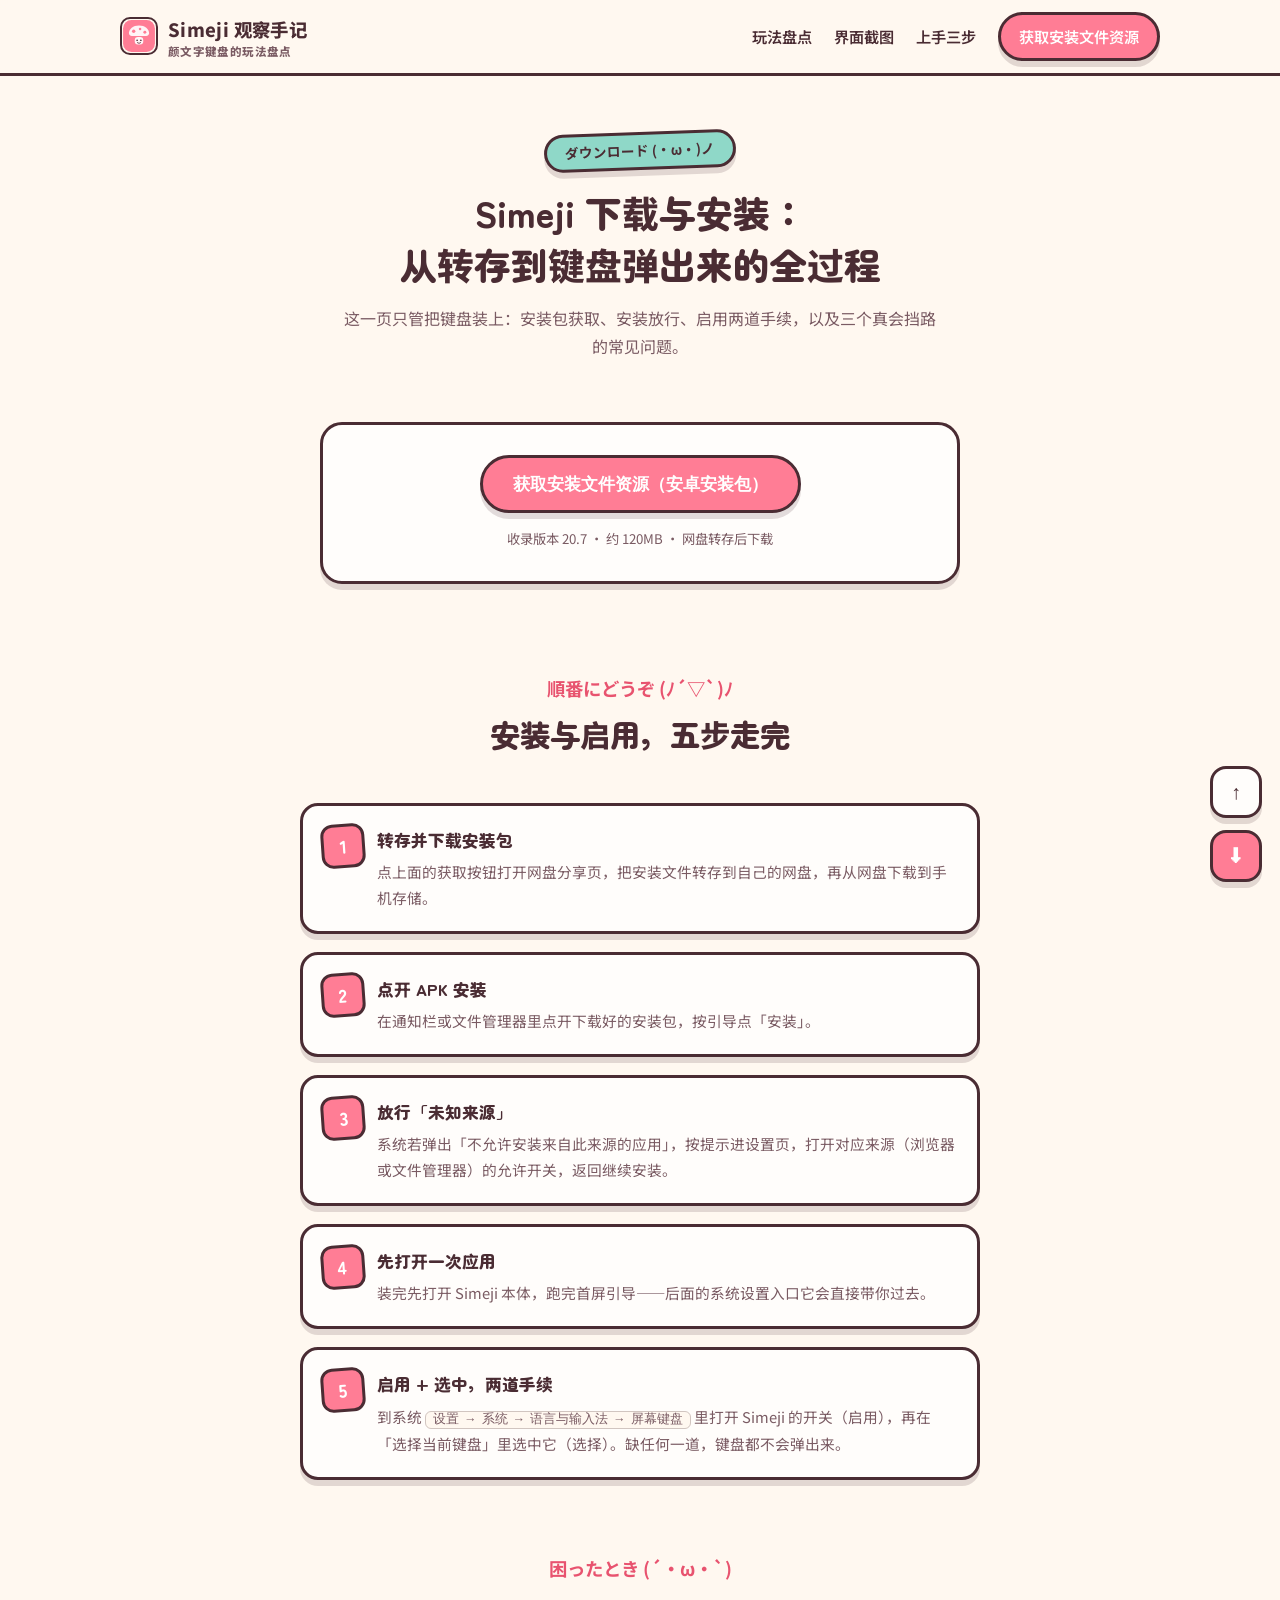
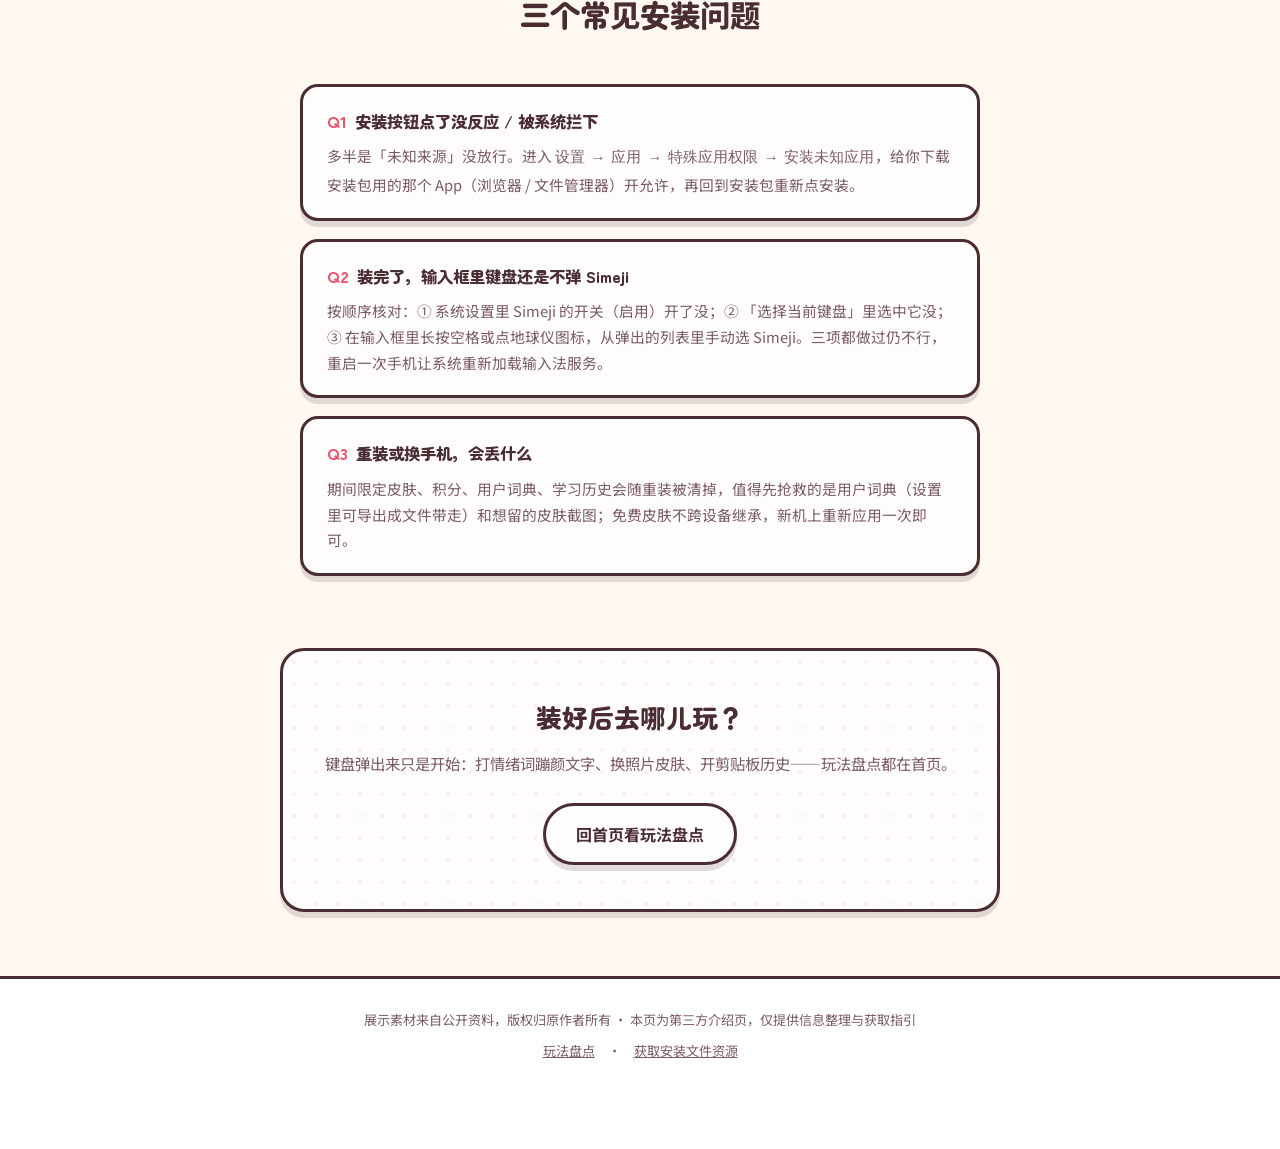
==== download.html @ 13d4c6bd "update" ====
<!DOCTYPE html>
<html lang="zh-CN">
<head>
<meta charset="UTF-8">
<meta name="viewport" content="width=device-width, initial-scale=1.0">
<title>Simeji 下载与安装步骤：安卓获取安装文件资源的完整流程</title>
<meta name="description" content="从转存到启用：Simeji 安装包下载、安装放行、键盘启用与切换的完整步骤，并整理安装被阻止、键盘不弹出、重装丢数据三个常见安装问题的处理办法。">
<link rel="icon" type="image/svg+xml" href="/assets/img/favicon.svg">
<link rel="preconnect" href="https://fonts.googleapis.com">
<link rel="preconnect" href="https://fonts.gstatic.com" crossorigin>
<link href="https://fonts.googleapis.com/css2?family=Zen+Maru+Gothic:wght@500;700;800&family=Noto+Sans+SC:wght@400;600;700;800&display=swap" rel="stylesheet">
<link rel="stylesheet" href="/assets/css/style.css">
</head>
<body>

<header class="site-header">
  <div class="header-inner">
    <a class="brand" href="/">
      <img src="/assets/img/favicon.svg" alt="Simeji 介绍站标识" width="38" height="38">
      <span class="name">Simeji 观察手记<span class="tag">颜文字键盘的玩法盘点</span></span>
    </a>
    <button class="nav-toggle" aria-label="展开菜单" aria-expanded="false">☰</button>
    <nav class="main-nav">
      <a href="/#features">玩法盘点</a>
      <a href="/#shots">界面截图</a>
      <a href="/#steps">上手三步</a>
      <a class="nav-cta" href="#get">获取安装文件资源</a>
    </nav>
  </div>
</header>

<section class="dl-hero">
  <div class="wrap">
    <span class="pill">ダウンロード (・ω・)ノ</span>
    <h1>Simeji 下载与安装：<br>从转存到键盘弹出来的全过程</h1>
    <p>这一页只管把键盘装上：安装包获取、安装放行、启用两道手续，以及三个真会挡路的常见问题。</p>
  </div>
</section>

<section class="block" id="get" style="padding-top:0">
  <div class="wrap">
    <div class="dl-card reveal">
      <button class="btn btn-primary" data-link="download">获取安装文件资源（安卓安装包）</button>
      <p class="dl-meta">收录版本 20.7 · 约 120MB · 网盘转存后下载</p>
    </div>
  </div>
</section>

<section class="block" style="padding-top:24px">
  <div class="wrap">
    <div class="block-head reveal">
      <span class="kao">順番にどうぞ (ﾉ´▽`)ﾉ</span>
      <h2>安装与启用，五步走完</h2>
    </div>
    <div class="steps-list">
      <div class="step reveal">
        <h3>转存并下载安装包</h3>
        <p>点上面的获取按钮打开网盘分享页，把安装文件转存到自己的网盘，再从网盘下载到手机存储。</p>
      </div>
      <div class="step reveal">
        <h3>点开 APK 安装</h3>
        <p>在通知栏或文件管理器里点开下载好的安装包，按引导点「安装」。</p>
      </div>
      <div class="step reveal">
        <h3>放行「未知来源」</h3>
        <p>系统若弹出「不允许安装来自此来源的应用」，按提示进设置页，打开对应来源（浏览器或文件管理器）的允许开关，返回继续安装。</p>
      </div>
      <div class="step reveal">
        <h3>先打开一次应用</h3>
        <p>装完先打开 Simeji 本体，跑完首屏引导——后面的系统设置入口它会直接带你过去。</p>
      </div>
      <div class="step reveal">
        <h3>启用 + 选中，两道手续</h3>
        <p>到系统 <code>设置 → 系统 → 语言与输入法 → 屏幕键盘</code> 里打开 Simeji 的开关（启用），再在「选择当前键盘」里选中它（选择）。缺任何一道，键盘都不会弹出来。</p>
      </div>
    </div>
  </div>
</section>

<section class="block" style="padding-top:8px">
  <div class="wrap">
    <div class="block-head reveal">
      <span class="kao">困ったとき (´・ω・`)</span>
      <h2>三个常见安装问题</h2>
    </div>
    <div class="qa-list">
      <div class="qa reveal">
        <h3><span class="q">Q1</span>安装按钮点了没反应 / 被系统拦下</h3>
        <p>多半是「未知来源」没放行。进入 <code>设置 → 应用 → 特殊应用权限 → 安装未知应用</code>，给你下载安装包用的那个 App（浏览器 / 文件管理器）开允许，再回到安装包重新点安装。</p>
      </div>
      <div class="qa reveal">
        <h3><span class="q">Q2</span>装完了，输入框里键盘还是不弹 Simeji</h3>
        <p>按顺序核对：① 系统设置里 Simeji 的开关（启用）开了没；② 「选择当前键盘」里选中它没；③ 在输入框里长按空格或点地球仪图标，从弹出的列表里手动选 Simeji。三项都做过仍不行，重启一次手机让系统重新加载输入法服务。</p>
      </div>
      <div class="qa reveal">
        <h3><span class="q">Q3</span>重装或换手机，会丢什么</h3>
        <p>期间限定皮肤、积分、用户词典、学习历史会随重装被清掉，值得先抢救的是用户词典（设置里可导出成文件带走）和想留的皮肤截图；免费皮肤不跨设备继承，新机上重新应用一次即可。</p>
      </div>
    </div>
  </div>
</section>

<section class="block" style="padding-top:8px">
  <div class="wrap">
    <div class="get-box reveal">
      <h2>装好后去哪儿玩？</h2>
      <p>键盘弹出来只是开始：打情绪词蹦颜文字、换照片皮肤、开剪贴板历史——玩法盘点都在首页。</p>
      <a class="btn btn-ghost" href="/">回首页看玩法盘点</a>
    </div>
  </div>
</section>

<footer class="site-footer">
  <div class="wrap">
    <p>展示素材来自公开资料，版权归原作者所有 · 本页为第三方介绍页，仅提供信息整理与获取指引</p>
    <p class="foot-links"><a href="/">玩法盘点</a> · <a href="#get">获取安装文件资源</a></p>
  </div>
</footer>

<div class="float-btns">
  <button class="float-btn top" aria-label="返回顶部">↑</button>
  <button class="float-btn dl" data-link="download" aria-label="获取安装文件资源">⬇</button>
</div>

<script src="/assets/js/links.js"></script>
<script src="/assets/js/app.js"></script>
</body>
</html>
---- assets/css/style.css ----
/* simeji.gltd.quest — 贴纸感 · 颜文字主题 */
:root {
  --pink: #ff7d95;
  --pink-deep: #e8536f;
  --plum: #4a2c33;
  --plum-soft: #7a5b63;
  --cream: #fff8f0;
  --card: #fffdfb;
  --mustard: #ffb84d;
  --mint: #8fd8c8;
  --sky: #86c5e8;
  --line: 3px solid var(--plum);
  --shadow: 0 6px 0 rgba(74, 44, 51, 0.16);
  --radius: 18px;
}

* { box-sizing: border-box; margin: 0; padding: 0; }

html { scroll-behavior: smooth; }

body {
  font-family: "Noto Sans SC", "Zen Maru Gothic", "PingFang SC", "Microsoft YaHei", sans-serif;
  background: var(--cream);
  color: var(--plum);
  line-height: 1.75;
  overflow-x: hidden;
}

img { max-width: 100%; height: auto; display: block; }

a { color: var(--pink-deep); }

.wrap { max-width: 1080px; margin: 0 auto; padding: 0 20px; }

h1, h2, h3, .round-face {
  font-family: "Zen Maru Gothic", "Noto Sans SC", "PingFang SC", "Microsoft YaHei", sans-serif;
}

/* ---------- 头部导航 ---------- */
.site-header {
  position: sticky; top: 0; z-index: 50;
  background: rgba(255, 248, 240, 0.94);
  border-bottom: var(--line);
  backdrop-filter: blur(6px);
}
.header-inner {
  display: flex; align-items: center; justify-content: space-between;
  padding: 12px 20px; max-width: 1080px; margin: 0 auto;
}
.brand { display: flex; align-items: center; gap: 10px; text-decoration: none; color: var(--plum); }
.brand img { width: 38px; height: 38px; border-radius: 10px; border: 2.5px solid var(--plum); }
.brand .name { font-weight: 800; font-size: 1.15rem; letter-spacing: 0.02em; }
.brand .tag { font-size: 0.72rem; color: var(--plum-soft); display: block; line-height: 1.2; }

.main-nav { display: flex; align-items: center; gap: 22px; }
.main-nav a { text-decoration: none; color: var(--plum); font-weight: 600; font-size: 0.95rem; }
.main-nav a:hover { color: var(--pink-deep); }
.nav-cta {
  background: var(--pink); color: #fff !important;
  padding: 8px 18px; border-radius: 999px; border: var(--line); box-shadow: var(--shadow);
}
.nav-cta:hover { background: var(--pink-deep); }

.nav-toggle {
  display: none; background: var(--card); border: var(--line); border-radius: 12px;
  width: 44px; height: 40px; cursor: pointer; font-size: 1.1rem; color: var(--plum);
}

/* ---------- 英雄区 ---------- */
.hero { padding: 64px 0 48px; position: relative; overflow: hidden; }
.hero .wrap { position: relative; z-index: 2; text-align: center; }
.hero-badge {
  display: inline-block; background: var(--mustard); border: var(--line);
  border-radius: 999px; padding: 4px 18px; font-weight: 700; font-size: 0.85rem;
  transform: rotate(-2deg); box-shadow: var(--shadow); margin-bottom: 22px;
}
.hero h1 { font-size: clamp(1.7rem, 4.2vw, 2.7rem); line-height: 1.4; font-weight: 800; }
.hero h1 .hl { color: var(--pink-deep); }
.hero .lead { max-width: 640px; margin: 18px auto 30px; color: var(--plum-soft); font-size: 1.02rem; }

.hero-actions { display: flex; gap: 16px; justify-content: center; flex-wrap: wrap; }
.btn {
  display: inline-block; text-decoration: none; font-weight: 700; font-size: 1rem;
  padding: 14px 30px; border-radius: 999px; border: var(--line);
  transition: transform 0.15s ease, box-shadow 0.15s ease;
}
.btn:hover { transform: translateY(-2px); }
.btn-primary { background: var(--pink); color: #fff; box-shadow: var(--shadow); }
.btn-primary:hover { background: var(--pink-deep); }
.btn-ghost { background: var(--card); color: var(--plum); box-shadow: var(--shadow); }

.kaomoji-float {
  position: absolute; z-index: 1; font-weight: 700; color: var(--pink);
  opacity: 0.5; user-select: none; white-space: nowrap; pointer-events: none;
}
.k1 { top: 8%; left: 2%; font-size: 1.05rem; transform: rotate(-8deg); }
.k2 { top: 18%; right: 3%; font-size: 1.2rem; transform: rotate(6deg); color: var(--sky); }
.k3 { bottom: 6%; left: 8%; font-size: 1rem; transform: rotate(4deg); color: var(--mint); }
.k4 { bottom: 12%; right: 9%; font-size: 0.95rem; transform: rotate(-5deg); color: var(--mustard); }

/* ---------- 数字带 ---------- */
.stats { border-top: var(--line); border-bottom: var(--line); background: #fff; }
.stats-grid { display: grid; grid-template-columns: repeat(4, 1fr); }
.stat { padding: 26px 12px; text-align: center; border-left: 2px dashed rgba(74,44,51,0.2); }
.stat:first-child { border-left: none; }
.stat b { display: block; font-size: 1.55rem; color: var(--pink-deep); font-family: "Zen Maru Gothic", sans-serif; }
.stat span { font-size: 0.85rem; color: var(--plum-soft); }

/* ---------- 通用区块 ---------- */
section.block { padding: 64px 0; }
.block-head { text-align: center; margin-bottom: 42px; }
.block-head .kao { font-size: 1.15rem; color: var(--pink-deep); font-weight: 700; }
.block-head h2 { font-size: clamp(1.4rem, 3vw, 1.9rem); font-weight: 800; margin-top: 4px; }
.block-head p { color: var(--plum-soft); max-width: 620px; margin: 10px auto 0; font-size: 0.95rem; }

/* ---------- 玩法卡片 ---------- */
.feature-grid { display: grid; grid-template-columns: repeat(2, 1fr); gap: 24px; }
.feature-card {
  background: var(--card); border: var(--line); border-radius: var(--radius);
  padding: 28px 26px; box-shadow: var(--shadow); position: relative;
}
.feature-card .emoji-seal {
  position: absolute; top: -16px; left: 22px; background: var(--mustard);
  border: var(--line); border-radius: 999px; padding: 3px 14px; font-weight: 700; font-size: 0.85rem;
  transform: rotate(-3deg);
}
.feature-card:nth-child(2) .emoji-seal { background: var(--mint); transform: rotate(2deg); }
.feature-card:nth-child(3) .emoji-seal { background: var(--sky); transform: rotate(-2deg); }
.feature-card:nth-child(4) .emoji-seal { background: var(--pink); color: #fff; transform: rotate(3deg); }
.feature-card h3 { font-size: 1.15rem; font-weight: 800; margin: 10px 0 8px; }
.feature-card p { font-size: 0.93rem; color: var(--plum-soft); }
.feature-card .face {
  display: inline-block; margin-top: 14px; background: var(--cream);
  border: 2px dashed rgba(74,44,51,0.3); border-radius: 12px; padding: 4px 12px;
  font-size: 0.88rem; color: var(--plum);
}

/* ---------- 截图墙 ---------- */
.shots { background: #ffeef2; border-top: var(--line); border-bottom: var(--line); }
.shots-grid { display: grid; grid-template-columns: repeat(4, 1fr); gap: 22px; }
.shot-card {
  background: #fff; border: var(--line); border-radius: var(--radius);
  padding: 10px; box-shadow: var(--shadow);
}
.shot-card img { border-radius: 10px; border: 2px solid rgba(74,44,51,0.25); width: 100%; }
.shot-card figcaption {
  text-align: center; font-size: 0.82rem; color: var(--plum-soft); padding-top: 8px; font-weight: 600;
}

/* ---------- 步骤 ---------- */
.steps-list { max-width: 680px; margin: 0 auto; display: grid; gap: 18px; counter-reset: step; }
.step {
  background: var(--card); border: var(--line); border-radius: var(--radius);
  padding: 20px 22px 20px 74px; position: relative; box-shadow: var(--shadow);
}
.step::before {
  counter-increment: step; content: counter(step);
  position: absolute; left: 18px; top: 18px; width: 38px; height: 38px;
  background: var(--pink); color: #fff; border: var(--line); border-radius: 12px;
  display: flex; align-items: center; justify-content: center;
  font-weight: 800; font-size: 1.15rem; font-family: "Zen Maru Gothic", sans-serif;
  transform: rotate(-4deg);
}
.step h3 { font-size: 1.05rem; font-weight: 800; margin-bottom: 4px; }
.step p { font-size: 0.92rem; color: var(--plum-soft); }
.step code {
  background: var(--cream); border: 1.5px solid rgba(74,44,51,0.25);
  border-radius: 6px; padding: 1px 7px; font-size: 0.85em;
}

/* ---------- 适合谁 ---------- */
.crowd-band { background: #fff; border-top: var(--line); border-bottom: var(--line); }
.crowd-grid { display: grid; grid-template-columns: repeat(3, 1fr); gap: 22px; }
.crowd-card { text-align: center; padding: 26px 18px; }
.crowd-card .face {
  font-size: 1.3rem; font-weight: 700; color: var(--pink-deep);
  background: var(--cream); border: 2.5px solid var(--plum); border-radius: 999px;
  display: inline-block; padding: 8px 20px; margin-bottom: 12px; box-shadow: var(--shadow);
}
.crowd-card h3 { font-size: 1.05rem; font-weight: 800; margin-bottom: 6px; }
.crowd-card p { font-size: 0.9rem; color: var(--plum-soft); }

/* ---------- 获取区 ---------- */
.get-box {
  max-width: 720px; margin: 0 auto; text-align: center;
  background: var(--card); border: var(--line); border-radius: 24px;
  padding: 44px 30px; box-shadow: var(--shadow);
  background-image: radial-gradient(rgba(255, 125, 149, 0.12) 2px, transparent 2px);
  background-size: 22px 22px;
}
.get-box h2 { font-size: 1.6rem; font-weight: 800; margin-bottom: 10px; }
.get-box p { color: var(--plum-soft); margin-bottom: 26px; font-size: 0.96rem; }
.get-note { font-size: 0.82rem; margin-top: 18px; color: var(--plum-soft); }

/* ---------- 小贴士 ---------- */
.tips-grid { display: grid; grid-template-columns: repeat(3, 1fr); gap: 22px; }
.tip {
  background: var(--card); border: var(--line); border-radius: var(--radius);
  padding: 22px; box-shadow: var(--shadow);
}
.tip h3 { font-size: 1rem; font-weight: 800; margin-bottom: 6px; }
.tip p { font-size: 0.88rem; color: var(--plum-soft); }

/* ---------- 下载页专属 ---------- */
.dl-hero { text-align: center; padding: 56px 0 36px; }
.dl-hero .pill {
  display: inline-block; background: var(--mint); border: var(--line); border-radius: 999px;
  padding: 4px 18px; font-weight: 700; font-size: 0.85rem; transform: rotate(-2deg);
  box-shadow: var(--shadow); margin-bottom: 18px;
}
.dl-hero h1 { font-size: clamp(1.6rem, 4vw, 2.3rem); font-weight: 800; line-height: 1.4; }
.dl-hero p { color: var(--plum-soft); max-width: 600px; margin: 14px auto 26px; }
.dl-card {
  max-width: 640px; margin: 0 auto; background: var(--card); border: var(--line);
  border-radius: 22px; padding: 30px 26px; box-shadow: var(--shadow); text-align: center;
}
.dl-card .btn { font-size: 1.08rem; }
.dl-meta { margin-top: 14px; font-size: 0.83rem; color: var(--plum-soft); }

.qa-list { max-width: 680px; margin: 0 auto; display: grid; gap: 18px; }
.qa {
  background: var(--card); border: var(--line); border-radius: var(--radius);
  padding: 20px 24px; box-shadow: var(--shadow);
}
.qa h3 { font-size: 1.02rem; font-weight: 800; margin-bottom: 8px; }
.qa h3 .q { color: var(--pink-deep); margin-right: 8px; }
.qa p, .qa li { font-size: 0.92rem; color: var(--plum-soft); }
.qa ol, .qa ul { padding-left: 1.3em; display: grid; gap: 4px; }

/* ---------- 页脚 ---------- */
.site-footer {
  border-top: var(--line); background: #fff; padding: 30px 0 90px; text-align: center;
}
.site-footer p { font-size: 0.82rem; color: var(--plum-soft); }
.site-footer .foot-links { margin-top: 8px; font-size: 0.82rem; }
.site-footer .foot-links a { color: var(--plum-soft); margin: 0 10px; }

/* ---------- 浮动按钮 ---------- */
.float-btns {
  position: fixed; right: 18px; bottom: 18px; z-index: 60;
  display: flex; flex-direction: column; gap: 12px;
}
.float-btn {
  width: 52px; height: 52px; border-radius: 16px; border: var(--line);
  background: var(--card); box-shadow: var(--shadow); cursor: pointer;
  display: flex; align-items: center; justify-content: center;
  font-size: 1.25rem; font-weight: 800; color: var(--plum);
  opacity: 0; visibility: hidden; transform: translateY(8px);
  transition: opacity 0.25s ease, transform 0.25s ease, visibility 0.25s;
  text-decoration: none;
}
.float-btn.show { opacity: 1; visibility: visible; transform: translateY(0); }
.float-btn.dl { background: var(--pink); color: #fff; opacity: 1; visibility: visible; transform: none; }
.float-btn.dl:hover { background: var(--pink-deep); }
.float-btn.top:hover { background: var(--cream); }

/* ---------- 动效 ---------- */
.reveal { opacity: 0; transform: translateY(22px); transition: opacity 0.6s ease, transform 0.6s ease; }
.reveal.in { opacity: 1; transform: none; }

@media (prefers-reduced-motion: reduce) {
  html { scroll-behavior: auto; }
  .reveal { opacity: 1; transform: none; transition: none; }
  .btn, .float-btn { transition: none; }
}

/* ---------- 响应式 ---------- */
@media (max-width: 860px) {
  .stats-grid { grid-template-columns: repeat(2, 1fr); }
  .stat:nth-child(3) { border-left: none; }
  .stat { border-top: 2px dashed rgba(74,44,51,0.15); }
  .stat:nth-child(1), .stat:nth-child(2) { border-top: none; }
  .shots-grid { grid-template-columns: repeat(2, 1fr); }
  .crowd-grid, .tips-grid { grid-template-columns: 1fr; max-width: 480px; margin: 0 auto; }
}

@media (max-width: 760px) {
  .nav-toggle { display: block; }
  .main-nav {
    display: none; position: absolute; top: 100%; left: 0; right: 0;
    background: var(--cream); border-bottom: var(--line);
    flex-direction: column; align-items: stretch; gap: 0; padding: 8px 20px 16px;
  }
  .main-nav.open { display: flex; }
  .main-nav a { padding: 12px 4px; border-bottom: 1.5px dashed rgba(74,44,51,0.18); }
  .main-nav a:last-child { border-bottom: none; }
  .nav-cta { text-align: center; margin-top: 8px; }
  .feature-grid { grid-template-columns: 1fr; }
  .hero { padding: 44px 0 40px; }
  section.block { padding: 48px 0; }
}
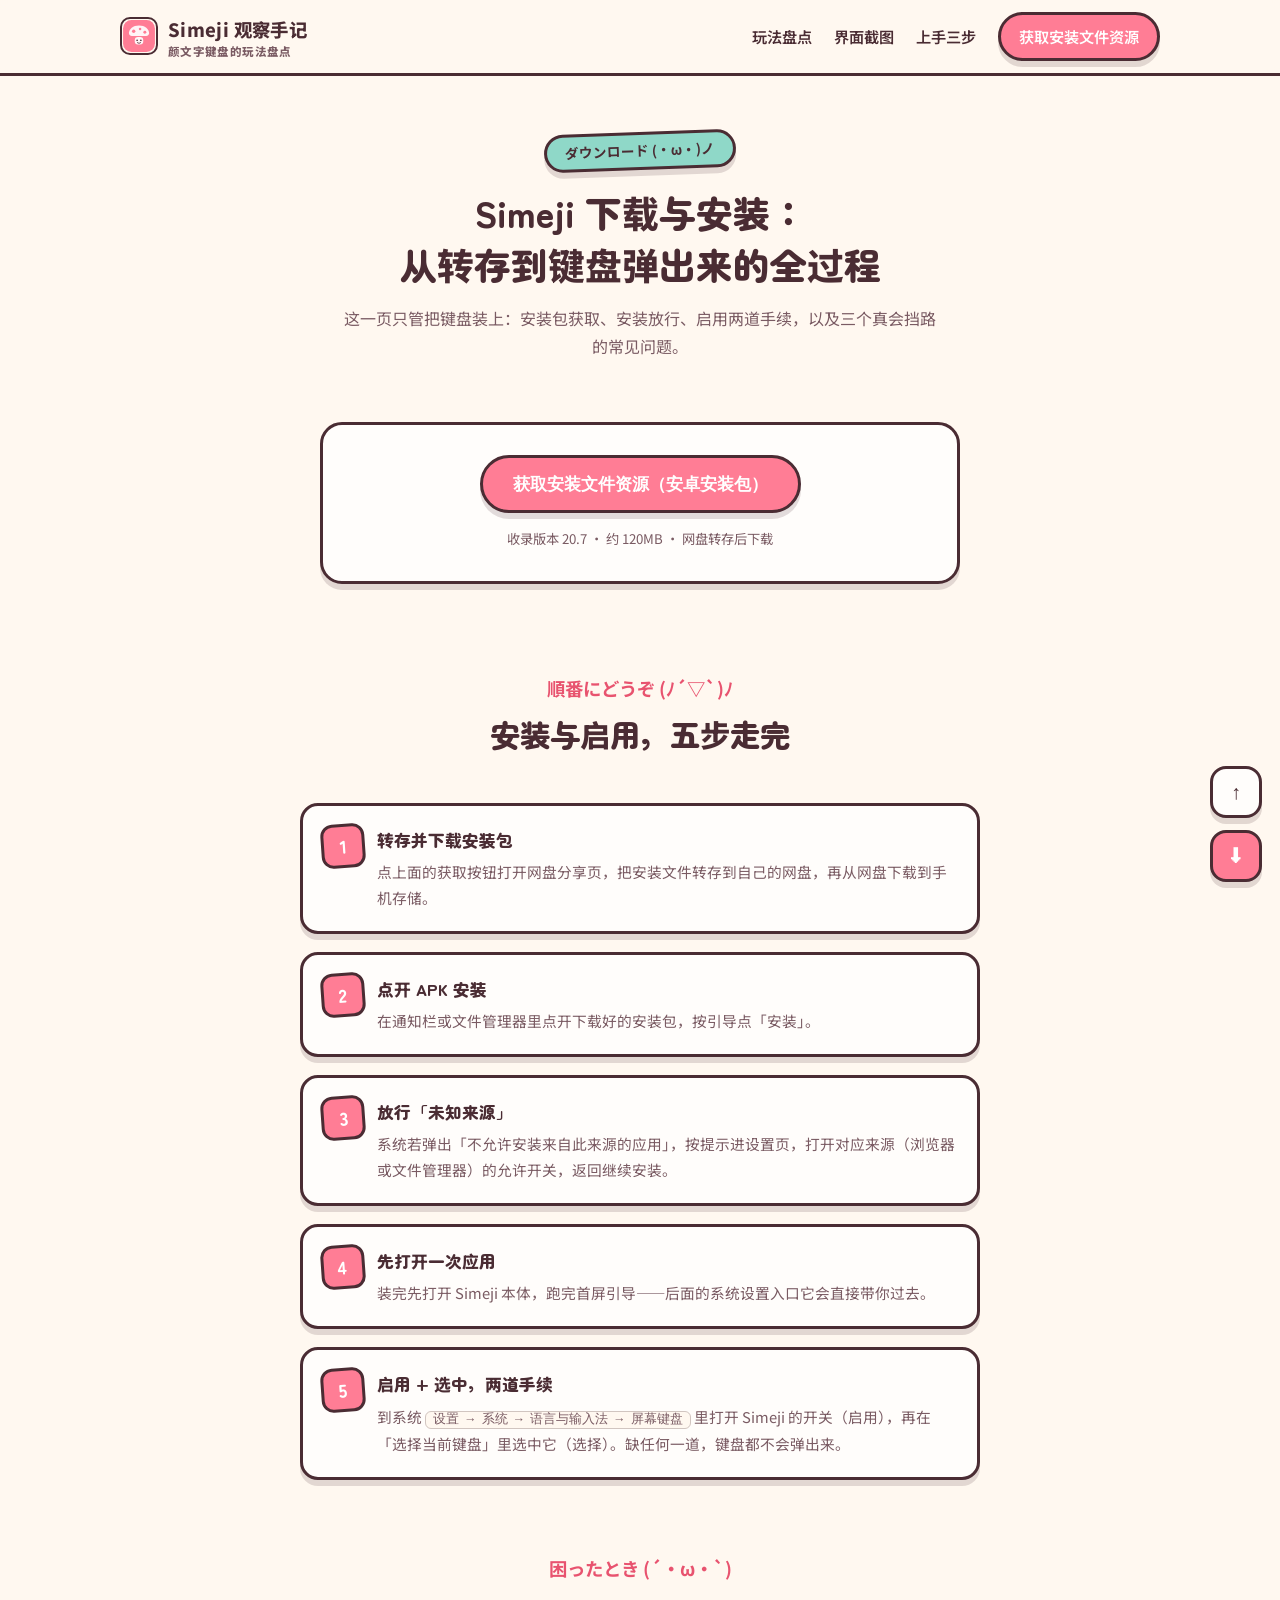
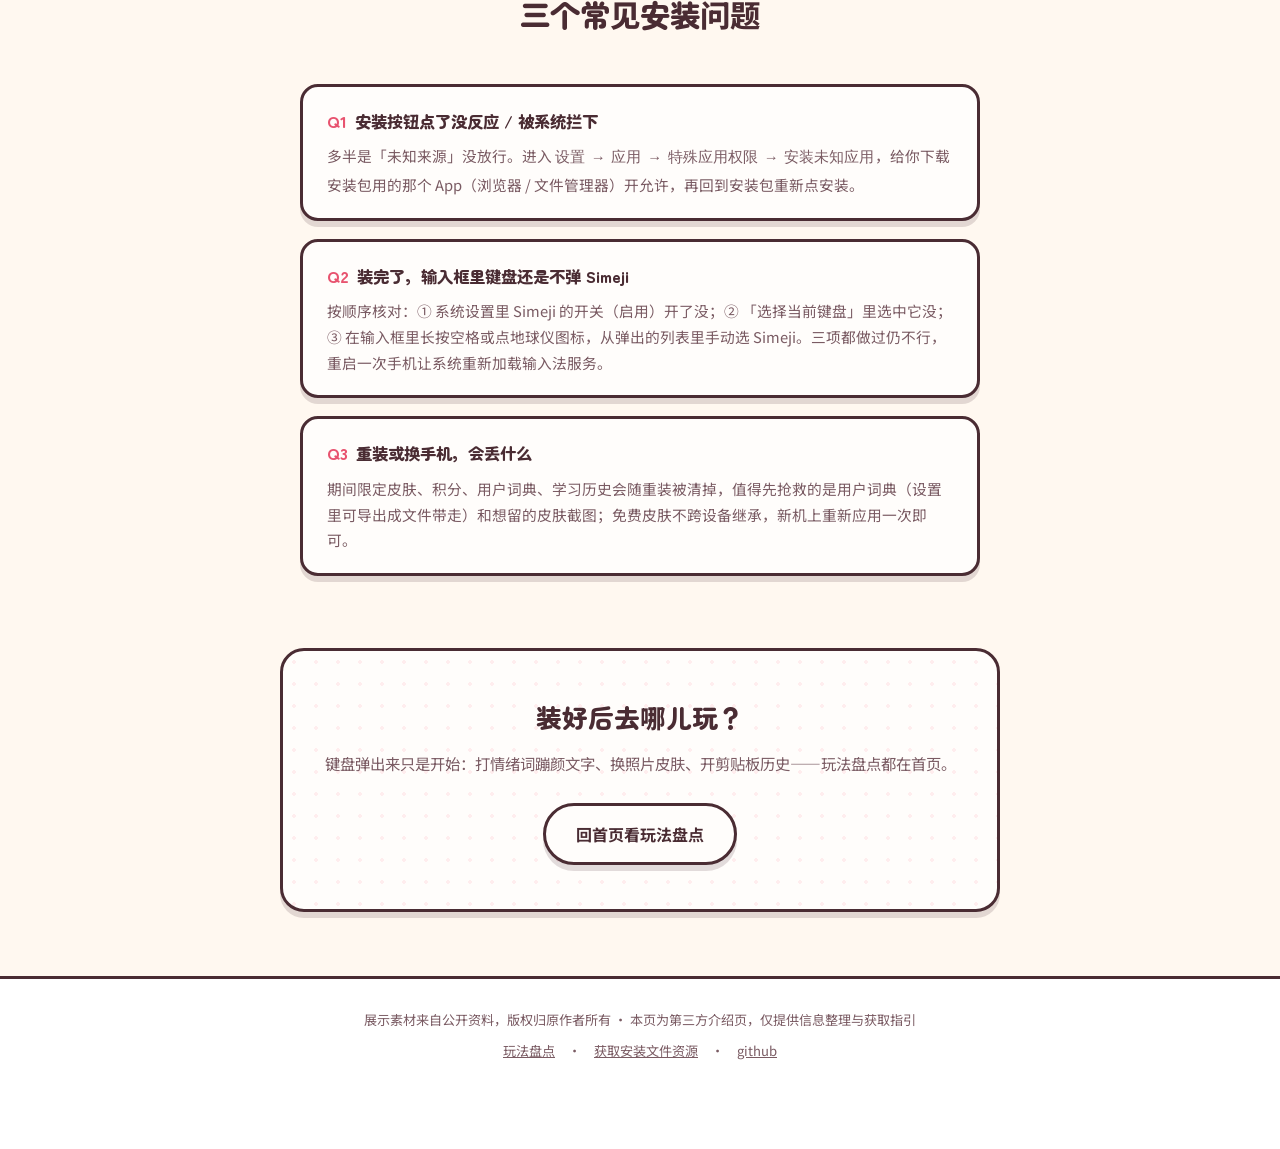
==== commit f69263fd: "update" ====
--- a/download.html
+++ b/download.html
@@ -113,7 +113,7 @@
 <footer class="site-footer">
   <div class="wrap">
     <p>展示素材来自公开资料，版权归原作者所有 · 本页为第三方介绍页，仅提供信息整理与获取指引</p>
-    <p class="foot-links"><a href="/">玩法盘点</a> · <a href="#get">获取安装文件资源</a></p>
+    <p class="foot-links"><a href="/">玩法盘点</a> · <a href="#get">获取安装文件资源</a> · <a href="https://github.com/alipymanbu/simeji.gltd.quest" target="_blank" rel="noopener">github</a></p>
   </div>
 </footer>
 
